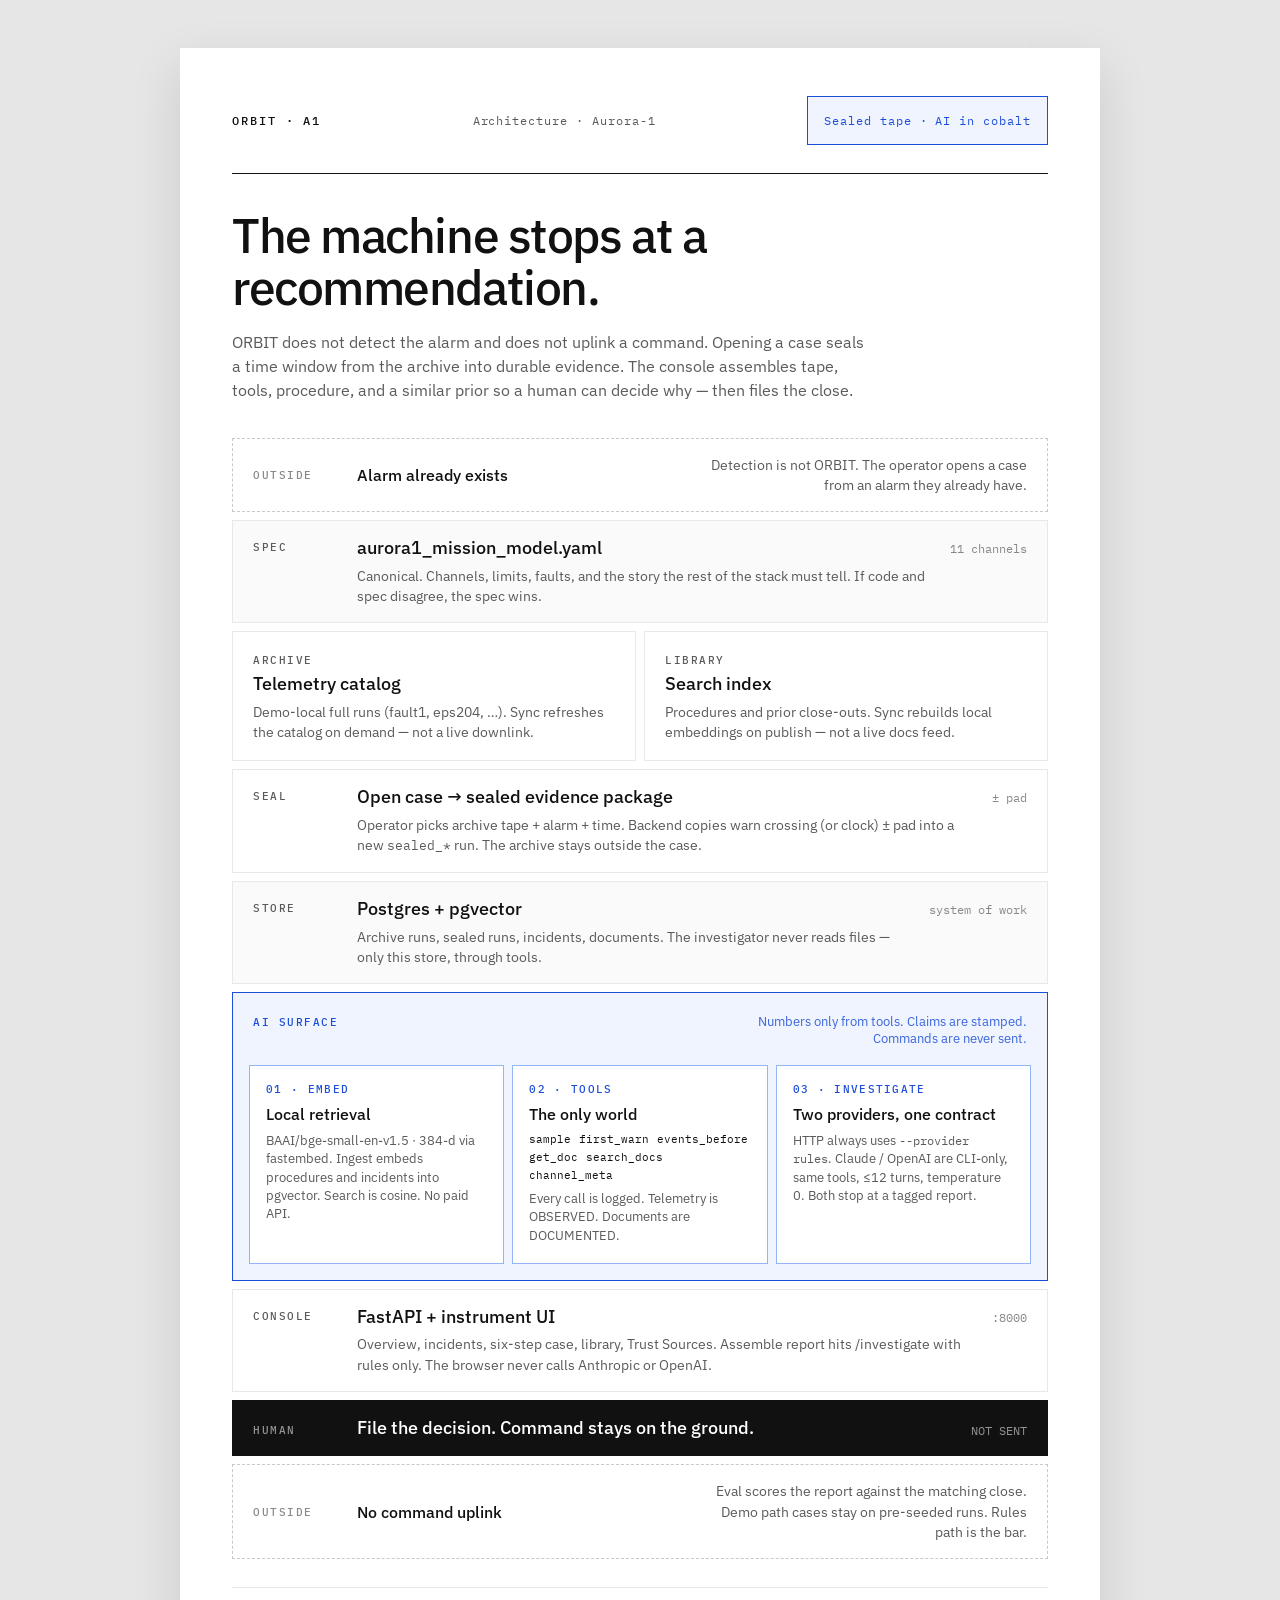
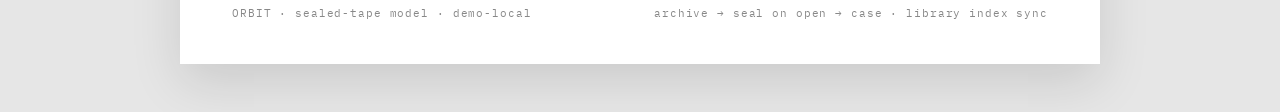
==== docs/architecture.html @ 18c63b03 "Seal a telemetry window on open case instead of binding the full archive tape. Reframe Trust Sources" ====
<!DOCTYPE html>
<html lang="en">
<head>
  <meta charset="utf-8" />
  <meta name="viewport" content="width=device-width, initial-scale=1" />
  <title>ORBIT · Architecture · Sealed tape</title>
  <link rel="preconnect" href="https://fonts.googleapis.com" />
  <link rel="preconnect" href="https://fonts.gstatic.com" crossorigin />
  <link href="https://fonts.googleapis.com/css2?family=IBM+Plex+Mono:wght@400;500&family=IBM+Plex+Sans:wght@400;500;600&display=swap" rel="stylesheet" />
  <style>
    :root {
      --ink: #111111;
      --mute: #5a5a5a;
      --faint: #888888;
      --line: #e8e8e8;
      --dash: #c8c8c8;
      --wash: #fafafa;
      --paper: #ffffff;
      --cobalt: #1d4ed8;
      --cobalt-soft: #eff4ff;
      --cobalt-line: #93b4f5;
      --human: #111111;
    }

    * { box-sizing: border-box; }
    html, body {
      margin: 0;
      padding: 0;
      background: #e6e6e6;
      color: var(--ink);
      font-family: "IBM Plex Sans", sans-serif;
      -webkit-font-smoothing: antialiased;
    }

    .stage {
      min-height: 100vh;
      display: flex;
      justify-content: center;
      padding: 48px 24px;
    }

    .poster {
      width: 920px;
      background: var(--paper);
      padding: 48px 52px 44px;
      box-shadow: 0 18px 48px rgba(0, 0, 0, 0.12);
    }

    .mast {
      display: flex;
      align-items: baseline;
      justify-content: space-between;
      padding-bottom: 28px;
      border-bottom: 1px solid var(--ink);
    }
    .mast p {
      margin: 0;
      font-family: "IBM Plex Mono", monospace;
      font-size: 12px;
      letter-spacing: 0.12em;
    }
    .mast .brand { font-weight: 500; letter-spacing: 0.16em; }
    .mast .mid { color: var(--mute); font-weight: 400; letter-spacing: 0.08em; }
    .mast .ai { color: var(--cobalt); font-weight: 400; letter-spacing: 0.08em; }

    .title-block {
      display: flex;
      flex-direction: column;
      gap: 16px;
      padding: 36px 0 36px;
    }
    .title-block h1 {
      margin: 0;
      max-width: 18ch;
      font-size: 48px;
      font-weight: 500;
      letter-spacing: -0.03em;
      line-height: 1.08;
    }
    .title-block .lede {
      margin: 0;
      max-width: 64ch;
      font-size: 16px;
      line-height: 1.5;
      color: var(--mute);
    }

    .stack {
      display: flex;
      flex-direction: column;
      gap: 8px;
    }

    .row {
      display: flex;
      align-items: flex-start;
      gap: 16px;
      width: 100%;
      padding: 16px 20px;
      border: 1px solid var(--line);
      background: var(--paper);
    }
    .row.outside {
      align-items: center;
      justify-content: space-between;
      border-style: dashed;
      border-color: var(--dash);
      background: transparent;
    }
    .row.wash { background: var(--wash); }
    .row.human {
      background: var(--human);
      border-color: var(--human);
      color: #fff;
      align-items: center;
      justify-content: space-between;
    }
    .row.human .kicker { color: rgba(255, 255, 255, 0.55); }
    .row.human .name { color: #fff; }
    .row.human .note { color: rgba(255, 255, 255, 0.7); }
    .row.human .tag { color: rgba(255, 255, 255, 0.55); }

    .pair {
      display: flex;
      gap: 8px;
      width: 100%;
    }
    .pair > .cell {
      flex: 1;
      display: flex;
      flex-direction: column;
      gap: 6px;
      padding: 18px 20px;
      border: 1px solid var(--line);
      background: var(--paper);
      min-width: 0;
    }

    .kicker {
      margin: 0;
      width: 88px;
      flex-shrink: 0;
      padding-top: 3px;
      font-family: "IBM Plex Mono", monospace;
      font-size: 11px;
      font-weight: 500;
      letter-spacing: 0.14em;
      color: var(--mute);
    }
    .outside .kicker { color: var(--faint); width: 88px; padding-top: 0; }
    .body { flex: 1; min-width: 0; display: flex; flex-direction: column; gap: 6px; }
    .name {
      margin: 0;
      font-size: 18px;
      font-weight: 500;
      line-height: 1.25;
    }
    .note {
      margin: 0;
      font-size: 14px;
      font-weight: 400;
      line-height: 1.45;
      color: var(--mute);
    }
    .tag {
      margin: 0;
      flex-shrink: 0;
      font-family: "IBM Plex Mono", monospace;
      font-size: 12px;
      color: var(--faint);
      padding-top: 4px;
    }
    .outside-left {
      display: flex;
      align-items: center;
      gap: 16px;
      min-width: 0;
    }
    .outside .name { font-size: 16px; }
    .outside .note { max-width: 42ch; text-align: right; }

    .ai {
      border: 1.5px solid var(--cobalt);
      background: var(--cobalt-soft);
      padding: 16px;
      display: flex;
      flex-direction: column;
      gap: 10px;
    }
    .ai-head {
      display: flex;
      align-items: baseline;
      justify-content: space-between;
      gap: 16px;
      padding: 4px 4px 8px;
    }
    .ai-head .label {
      margin: 0;
      font-family: "IBM Plex Mono", monospace;
      font-size: 11px;
      font-weight: 500;
      letter-spacing: 0.14em;
      color: var(--cobalt);
    }
    .ai-head .hint {
      margin: 0;
      font-size: 13px;
      color: var(--cobalt);
      opacity: 0.85;
      text-align: right;
      max-width: 42ch;
    }
    .ai-grid {
      display: grid;
      grid-template-columns: 1fr 1fr 1fr;
      gap: 8px;
    }
    .ai-card {
      background: var(--paper);
      border: 1px solid var(--cobalt-line);
      padding: 16px 16px 18px;
      display: flex;
      flex-direction: column;
      gap: 8px;
      min-width: 0;
    }
    .ai-card .num {
      margin: 0;
      font-family: "IBM Plex Mono", monospace;
      font-size: 11px;
      font-weight: 500;
      letter-spacing: 0.12em;
      color: var(--cobalt);
    }
    .ai-card .name { font-size: 16px; }
    .ai-card .note { font-size: 13px; line-height: 1.4; }
    .tools {
      margin: 0;
      padding: 0;
      list-style: none;
      display: flex;
      flex-wrap: wrap;
      gap: 4px 8px;
      font-family: "IBM Plex Mono", monospace;
      font-size: 11px;
      color: var(--ink);
    }
    .tools li::before { content: none; }

    .foot {
      margin-top: 28px;
      padding-top: 18px;
      border-top: 1px solid var(--line);
      display: flex;
      justify-content: space-between;
      gap: 16px;
      font-family: "IBM Plex Mono", monospace;
      font-size: 11px;
      letter-spacing: 0.08em;
      color: var(--faint);
    }

    @media print {
      body { background: #fff; }
      .stage { padding: 0; }
      .poster { box-shadow: none; width: 100%; }
    }
  </style>
</head>
<body>
  <div class="stage">
    <article class="poster" aria-label="ORBIT architecture poster">
      <header class="mast">
        <p class="brand">ORBIT · A1</p>
        <p class="mid">Architecture · Aurora-1</p>
        <p class="ai">Sealed tape · AI in cobalt</p>
      </header>

      <div class="title-block">
        <h1>The machine stops at a recommendation.</h1>
        <p class="lede">
          ORBIT does not detect the alarm and does not uplink a command.
          Opening a case seals a time window from the archive into durable evidence.
          The console assembles tape, tools, procedure, and a similar prior so a human can decide why — then files the close.
        </p>
      </div>

      <div class="stack">
        <div class="row outside">
          <div class="outside-left">
            <p class="kicker">OUTSIDE</p>
            <p class="name">Alarm already exists</p>
          </div>
          <p class="note">Detection is not ORBIT. The operator opens a case from an alarm they already have.</p>
        </div>

        <div class="row wash">
          <p class="kicker">SPEC</p>
          <div class="body">
            <p class="name">aurora1_mission_model.yaml</p>
            <p class="note">Canonical. Channels, limits, faults, and the story the rest of the stack must tell. If code and spec disagree, the spec wins.</p>
          </div>
          <p class="tag">11 channels</p>
        </div>

        <div class="pair">
          <div class="cell">
            <p class="kicker" style="width:auto">ARCHIVE</p>
            <p class="name">Telemetry catalog</p>
            <p class="note">Demo-local full runs (fault1, eps204, …). Sync refreshes the catalog on demand — not a live downlink.</p>
          </div>
          <div class="cell">
            <p class="kicker" style="width:auto">LIBRARY</p>
            <p class="name">Search index</p>
            <p class="note">Procedures and prior close-outs. Sync rebuilds local embeddings on publish — not a live docs feed.</p>
          </div>
        </div>

        <div class="row">
          <p class="kicker">SEAL</p>
          <div class="body">
            <p class="name">Open case → sealed evidence package</p>
            <p class="note">Operator picks archive tape + alarm + time. Backend copies warn crossing (or clock) ± pad into a new <span style="font-family:'IBM Plex Mono',monospace;font-size:13px">sealed_*</span> run. The archive stays outside the case.</p>
          </div>
          <p class="tag">± pad</p>
        </div>

        <div class="row wash">
          <p class="kicker">STORE</p>
          <div class="body">
            <p class="name">Postgres + pgvector</p>
            <p class="note">Archive runs, sealed runs, incidents, documents. The investigator never reads files — only this store, through tools.</p>
          </div>
          <p class="tag">system of work</p>
        </div>

        <div class="ai">
          <div class="ai-head">
            <p class="label">AI SURFACE</p>
            <p class="hint">Numbers only from tools. Claims are stamped. Commands are never sent.</p>
          </div>
          <div class="ai-grid">
            <div class="ai-card">
              <p class="num">01 · EMBED</p>
              <p class="name">Local retrieval</p>
              <p class="note">BAAI/bge-small-en-v1.5 · 384-d via fastembed. Ingest embeds procedures and incidents into pgvector. Search is cosine. No paid API.</p>
            </div>
            <div class="ai-card">
              <p class="num">02 · TOOLS</p>
              <p class="name">The only world</p>
              <ul class="tools">
                <li>sample</li>
                <li>first_warn</li>
                <li>events_before</li>
                <li>get_doc</li>
                <li>search_docs</li>
                <li>channel_meta</li>
              </ul>
              <p class="note">Every call is logged. Telemetry is OBSERVED. Documents are DOCUMENTED.</p>
            </div>
            <div class="ai-card">
              <p class="num">03 · INVESTIGATE</p>
              <p class="name">Two providers, one contract</p>
              <p class="note">HTTP always uses <span style="font-family:'IBM Plex Mono',monospace;font-size:12px">--provider rules</span>. Claude / OpenAI are CLI-only, same tools, ≤12 turns, temperature 0. Both stop at a tagged report.</p>
            </div>
          </div>
        </div>

        <div class="row">
          <p class="kicker">CONSOLE</p>
          <div class="body">
            <p class="name">FastAPI + instrument UI</p>
            <p class="note">Overview, incidents, six-step case, library, Trust Sources. Assemble report hits /investigate with rules only. The browser never calls Anthropic or OpenAI.</p>
          </div>
          <p class="tag">:8000</p>
        </div>

        <div class="row human">
          <div class="outside-left">
            <p class="kicker">HUMAN</p>
            <p class="name">File the decision. Command stays on the ground.</p>
          </div>
          <p class="tag">NOT SENT</p>
        </div>

        <div class="row outside">
          <div class="outside-left">
            <p class="kicker">OUTSIDE</p>
            <p class="name">No command uplink</p>
          </div>
          <p class="note">Eval scores the report against the matching close. Demo path cases stay on pre-seeded runs. Rules path is the bar.</p>
        </div>
      </div>

      <footer class="foot">
        <span>ORBIT · sealed-tape model · demo-local</span>
        <span>archive → seal on open → case · library index sync</span>
      </footer>
    </article>
  </div>
</body>
</html>
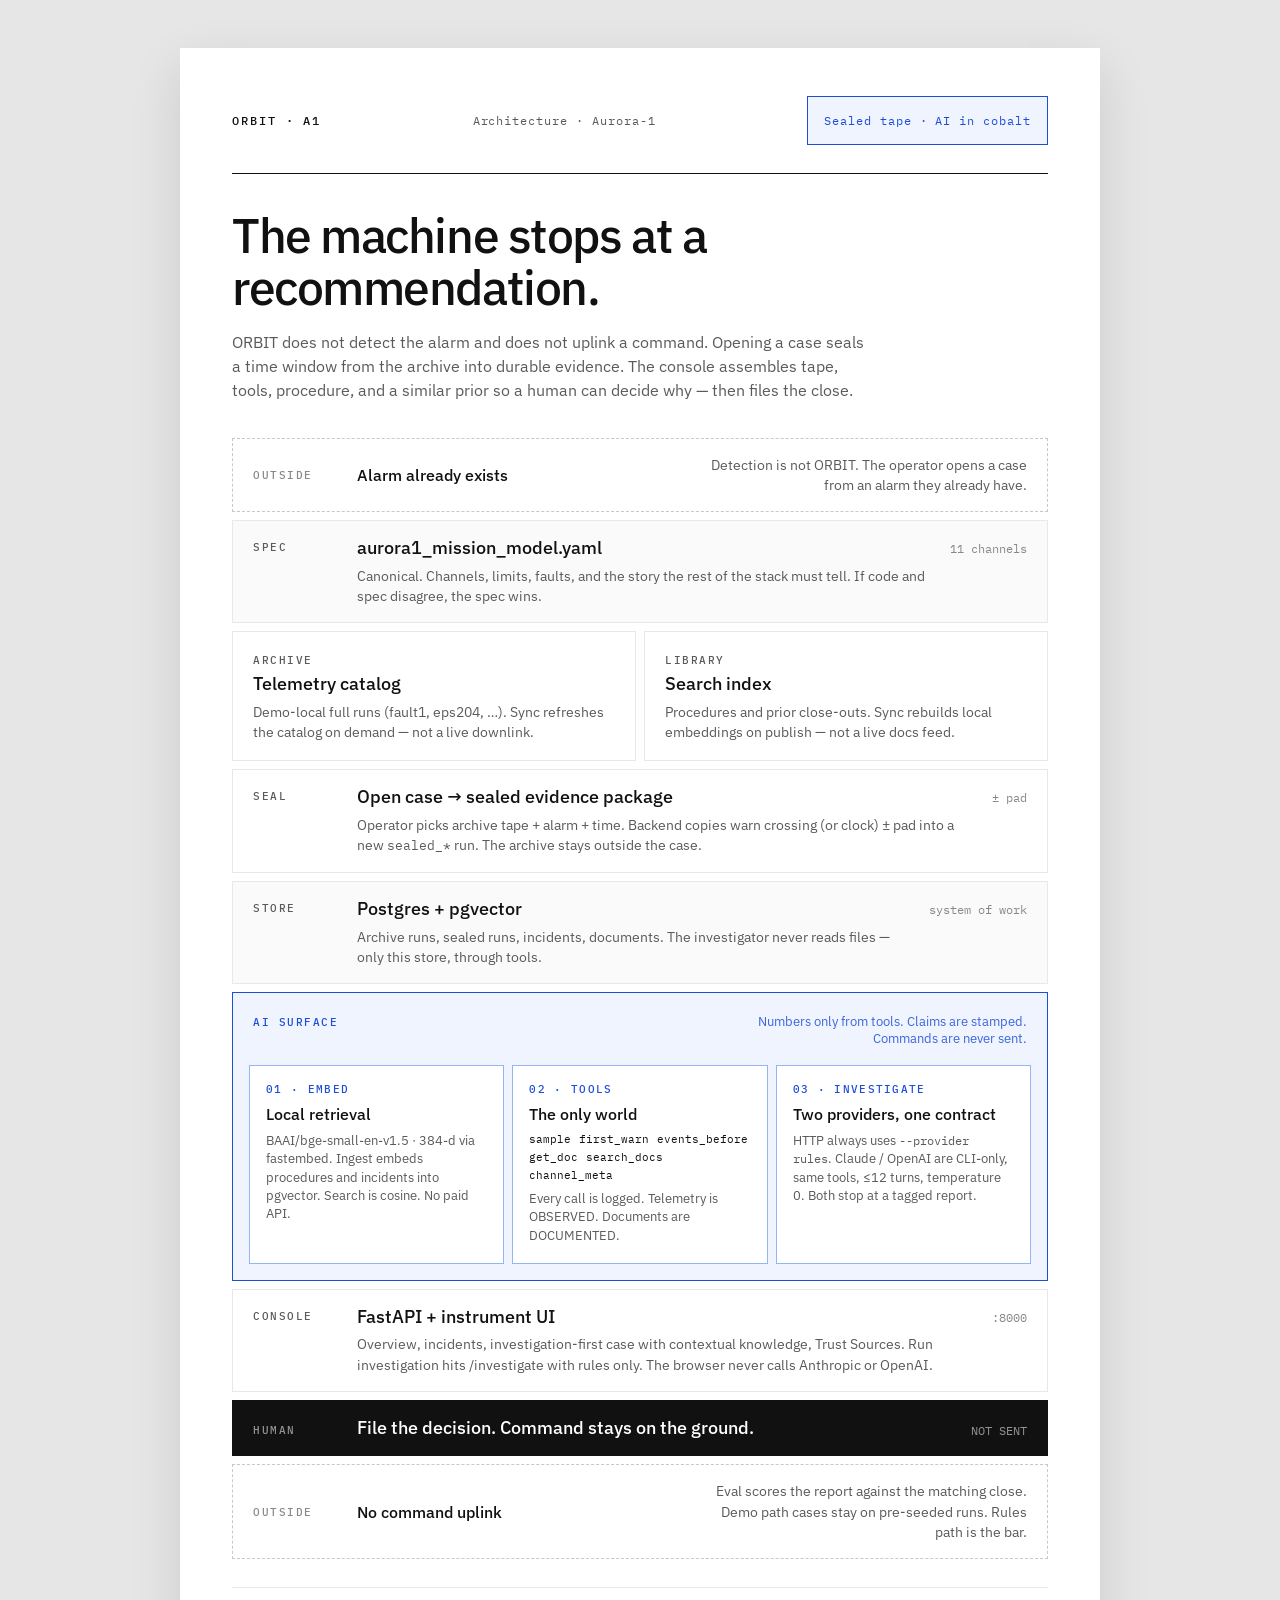
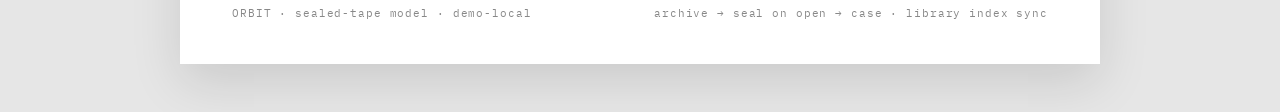
==== commit 9d1b951a: "Make Case investigation-first with persisted reports and contextual knowledge. Stamp and store inves" ====
--- a/docs/architecture.html
+++ b/docs/architecture.html
@@ -370,7 +370,7 @@
           <p class="kicker">CONSOLE</p>
           <div class="body">
             <p class="name">FastAPI + instrument UI</p>
-            <p class="note">Overview, incidents, six-step case, library, Trust Sources. Assemble report hits /investigate with rules only. The browser never calls Anthropic or OpenAI.</p>
+            <p class="note">Overview, incidents, investigation-first case with contextual knowledge, Trust Sources. Run investigation hits /investigate with rules only. The browser never calls Anthropic or OpenAI.</p>
           </div>
           <p class="tag">:8000</p>
         </div>
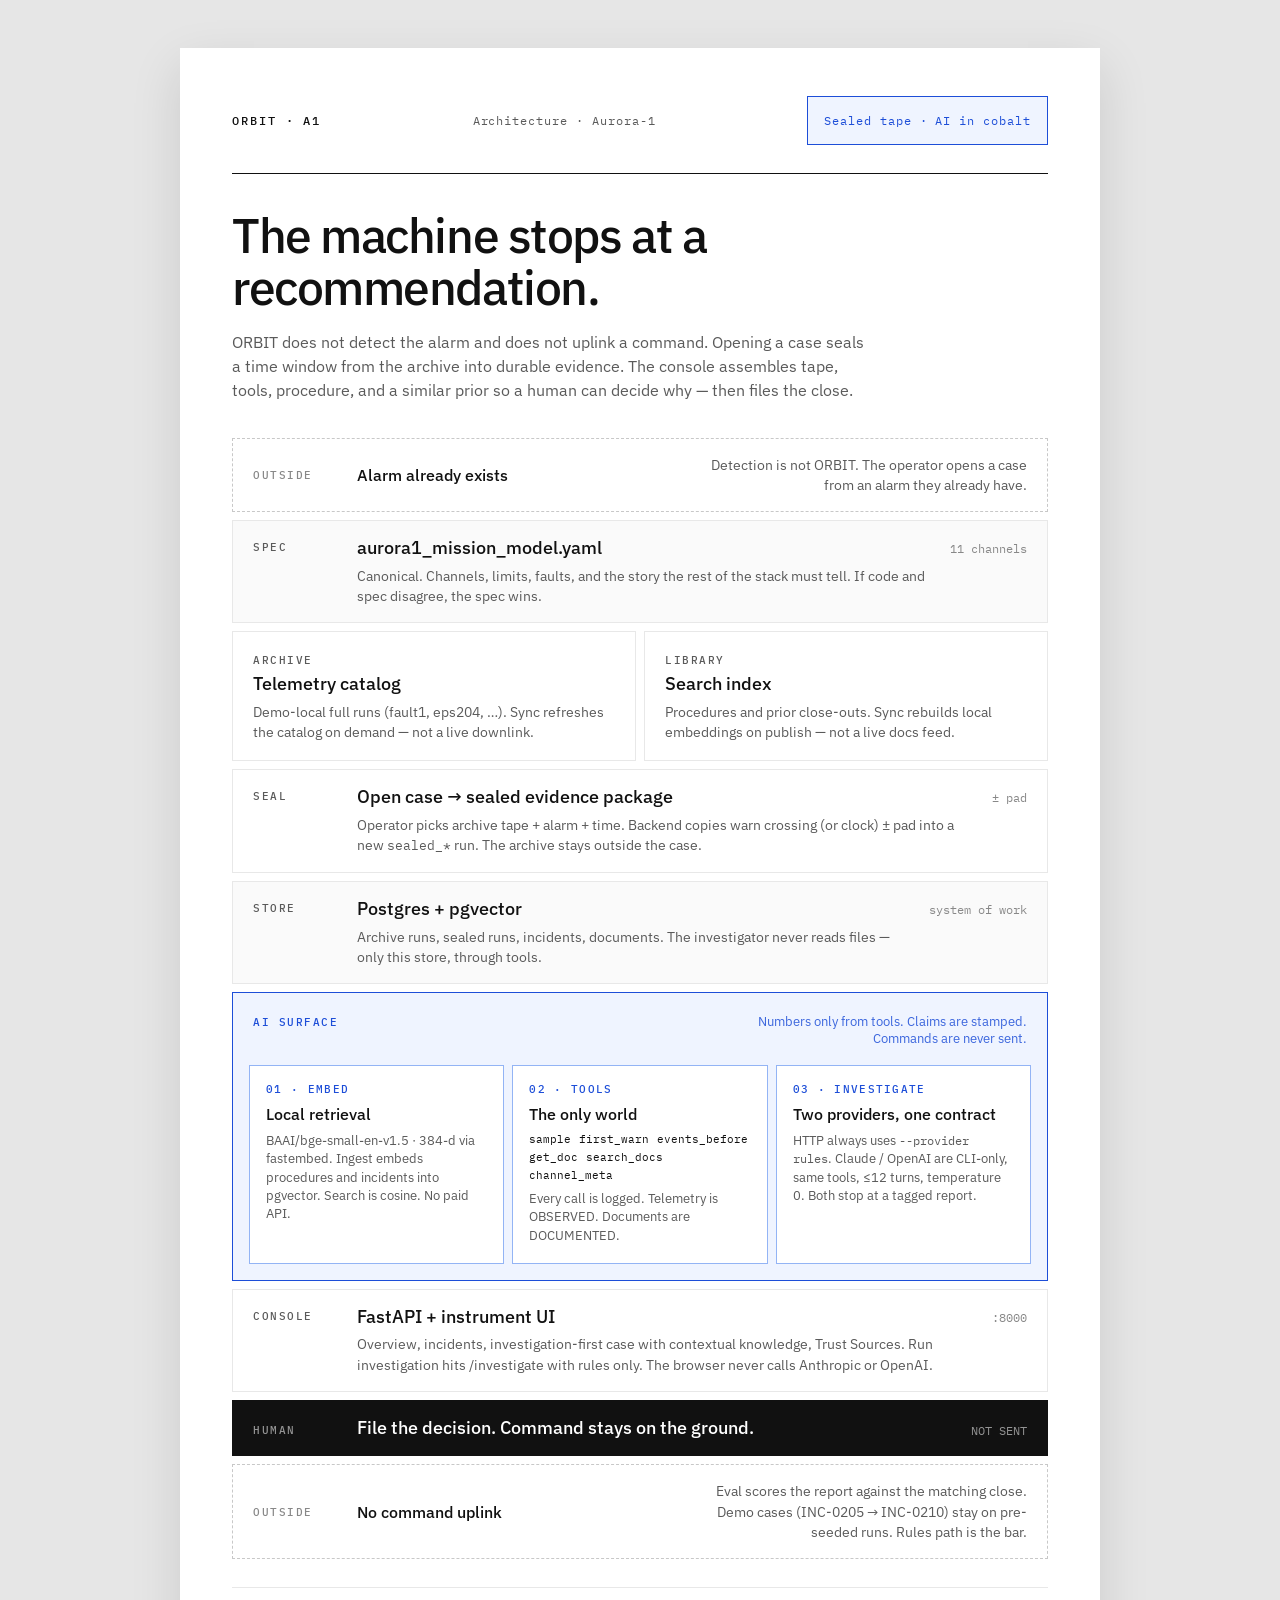
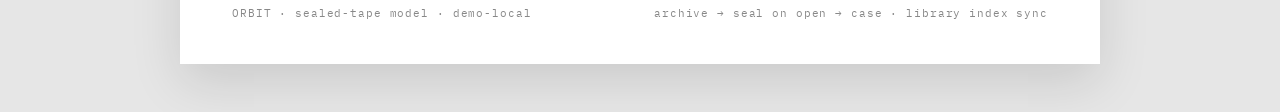
==== commit 5b8a0aed: "Replace sticky demo banner with a product-native walkthrough. Overview carries a clear three-beat st" ====
--- a/docs/architecture.html
+++ b/docs/architecture.html
@@ -388,7 +388,7 @@
             <p class="kicker">OUTSIDE</p>
             <p class="name">No command uplink</p>
           </div>
-          <p class="note">Eval scores the report against the matching close. Demo path cases stay on pre-seeded runs. Rules path is the bar.</p>
+          <p class="note">Eval scores the report against the matching close. Demo cases (INC-0205 → INC-0210) stay on pre-seeded runs. Rules path is the bar.</p>
         </div>
       </div>
 
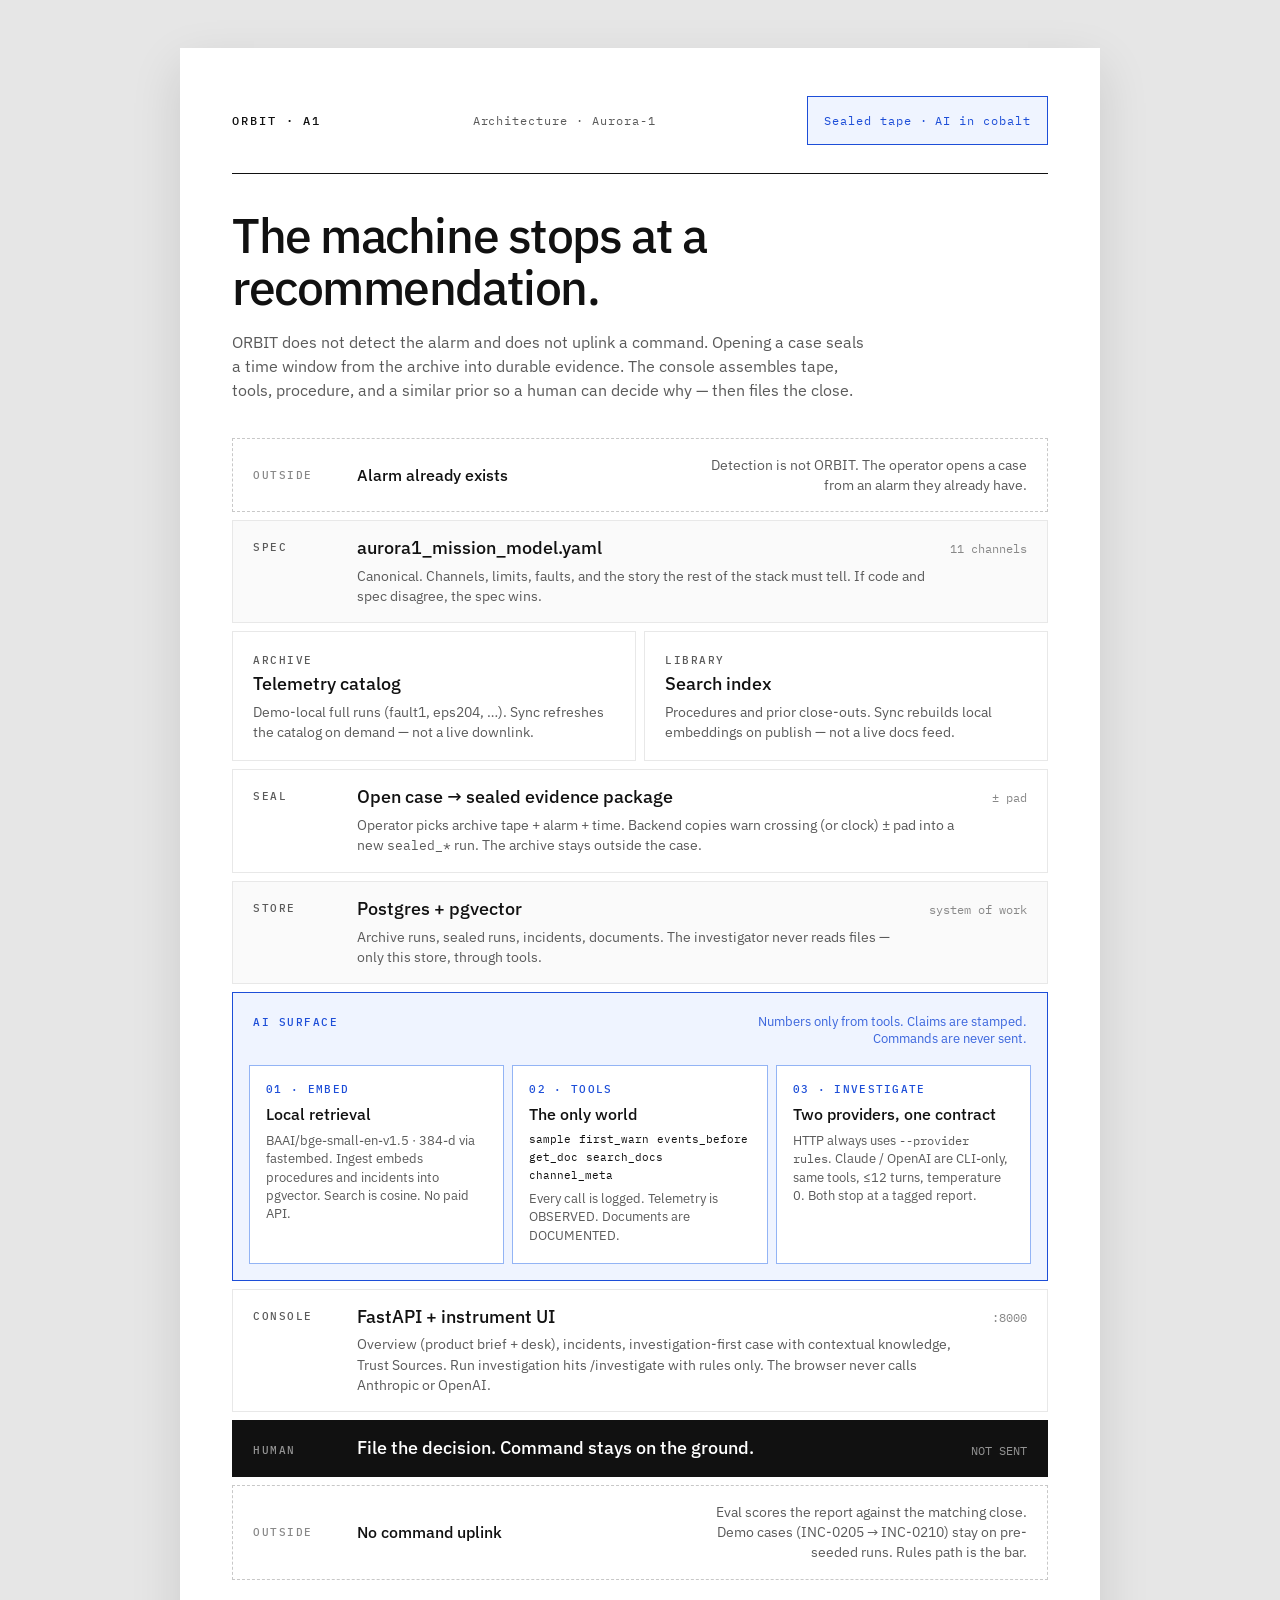
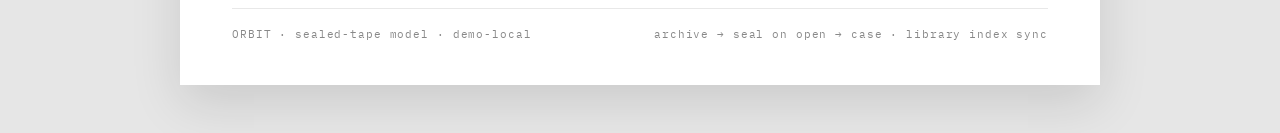
==== commit 68e0e973: "Fetch-on-seal from upstream archive and reframe Trust Sources. Seal cases from the catalog CSV windo" ====
--- a/docs/architecture.html
+++ b/docs/architecture.html
@@ -370,7 +370,7 @@
           <p class="kicker">CONSOLE</p>
           <div class="body">
             <p class="name">FastAPI + instrument UI</p>
-            <p class="note">Overview, incidents, investigation-first case with contextual knowledge, Trust Sources. Run investigation hits /investigate with rules only. The browser never calls Anthropic or OpenAI.</p>
+            <p class="note">Overview (product brief + desk), incidents, investigation-first case with contextual knowledge, Trust Sources. Run investigation hits /investigate with rules only. The browser never calls Anthropic or OpenAI.</p>
           </div>
           <p class="tag">:8000</p>
         </div>
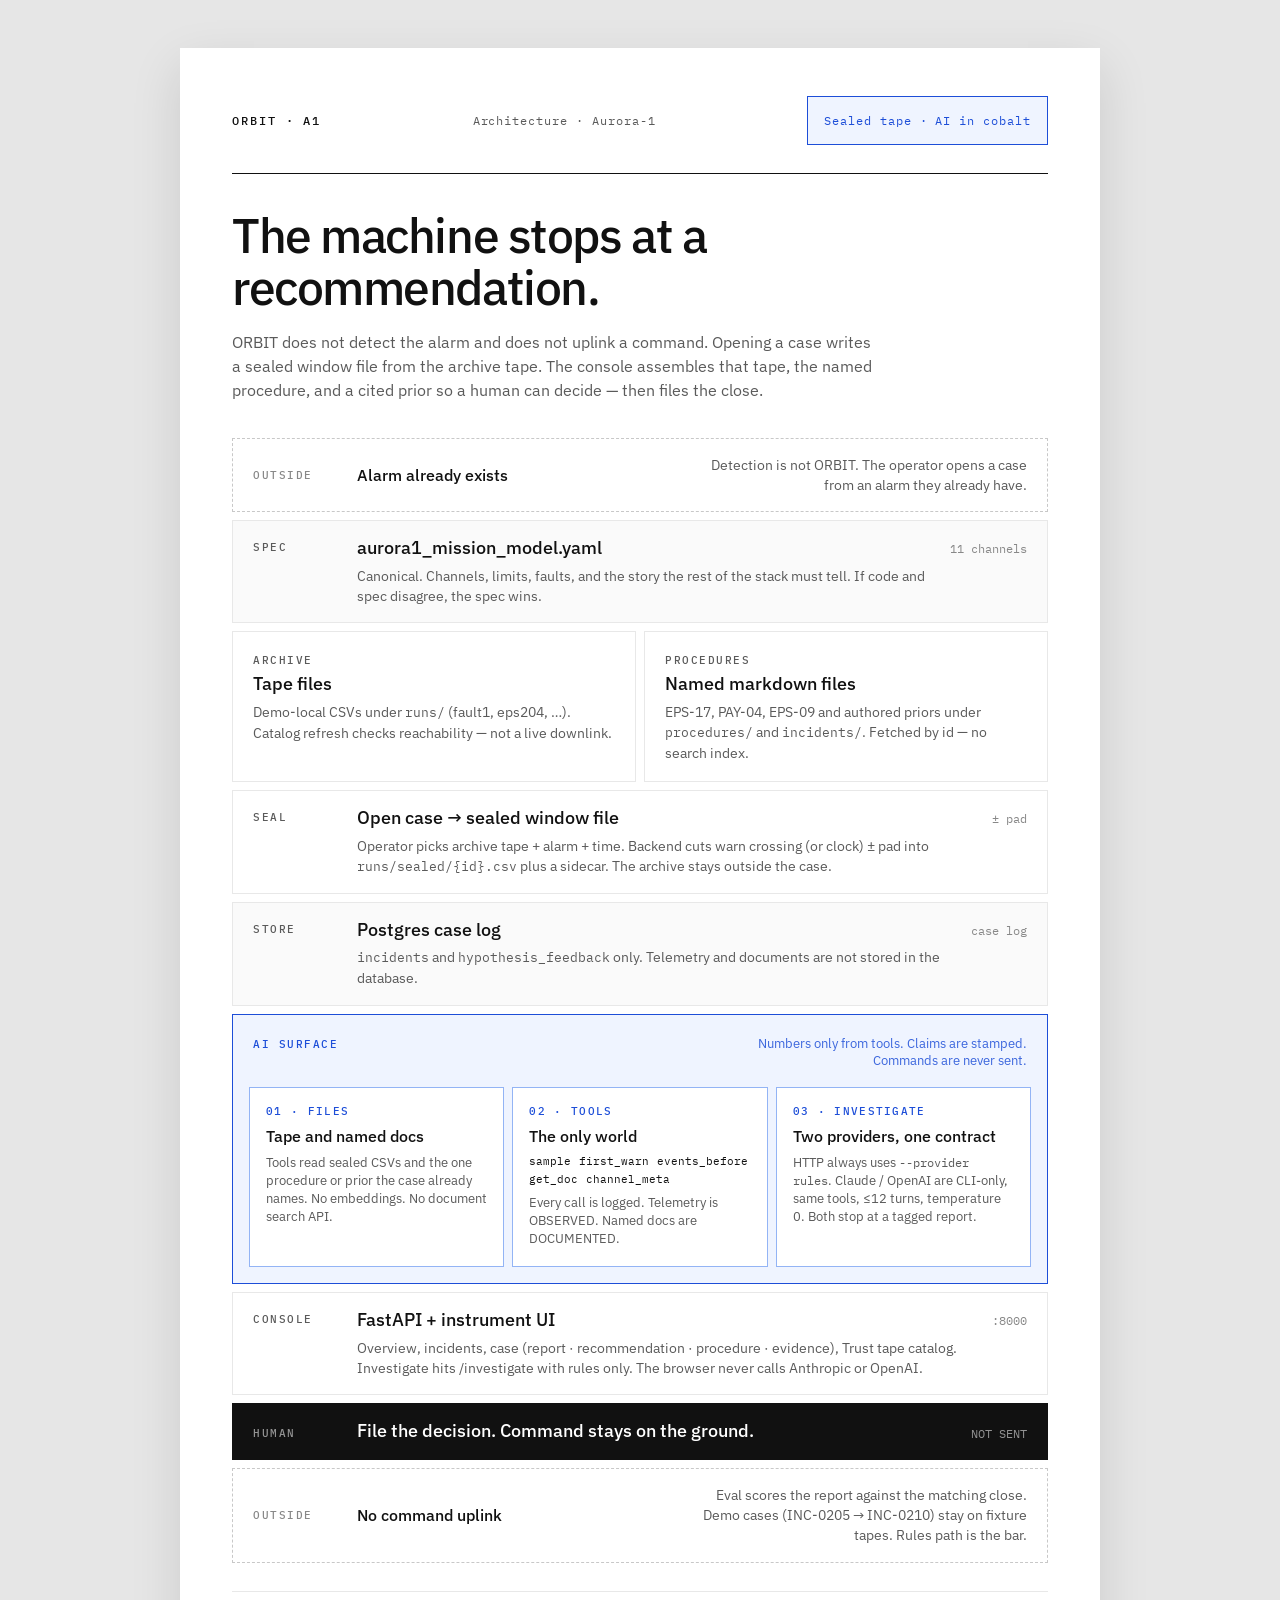
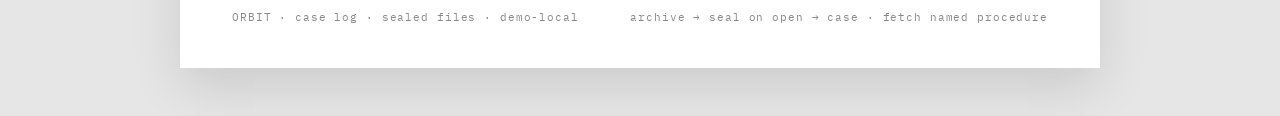
==== commit e9ca7db5: "Refresh the docs for the case-log storage model. README, landing, design decisions, and the architec" ====
--- a/docs/architecture.html
+++ b/docs/architecture.html
@@ -280,8 +280,8 @@
         <h1>The machine stops at a recommendation.</h1>
         <p class="lede">
           ORBIT does not detect the alarm and does not uplink a command.
-          Opening a case seals a time window from the archive into durable evidence.
-          The console assembles tape, tools, procedure, and a similar prior so a human can decide why — then files the close.
+          Opening a case writes a sealed window file from the archive tape.
+          The console assembles that tape, the named procedure, and a cited prior so a human can decide — then files the close.
         </p>
       </div>
 
@@ -306,21 +306,21 @@
         <div class="pair">
           <div class="cell">
             <p class="kicker" style="width:auto">ARCHIVE</p>
-            <p class="name">Telemetry catalog</p>
-            <p class="note">Demo-local full runs (fault1, eps204, …). Sync refreshes the catalog on demand — not a live downlink.</p>
+            <p class="name">Tape files</p>
+            <p class="note">Demo-local CSVs under <span style="font-family:'IBM Plex Mono',monospace;font-size:13px">runs/</span> (fault1, eps204, …). Catalog refresh checks reachability — not a live downlink.</p>
           </div>
           <div class="cell">
-            <p class="kicker" style="width:auto">LIBRARY</p>
-            <p class="name">Search index</p>
-            <p class="note">Procedures and prior close-outs. Sync rebuilds local embeddings on publish — not a live docs feed.</p>
+            <p class="kicker" style="width:auto">PROCEDURES</p>
+            <p class="name">Named markdown files</p>
+            <p class="note">EPS-17, PAY-04, EPS-09 and authored priors under <span style="font-family:'IBM Plex Mono',monospace;font-size:13px">procedures/</span> and <span style="font-family:'IBM Plex Mono',monospace;font-size:13px">incidents/</span>. Fetched by id — no search index.</p>
           </div>
         </div>
 
         <div class="row">
           <p class="kicker">SEAL</p>
           <div class="body">
-            <p class="name">Open case → sealed evidence package</p>
-            <p class="note">Operator picks archive tape + alarm + time. Backend copies warn crossing (or clock) ± pad into a new <span style="font-family:'IBM Plex Mono',monospace;font-size:13px">sealed_*</span> run. The archive stays outside the case.</p>
+            <p class="name">Open case → sealed window file</p>
+            <p class="note">Operator picks archive tape + alarm + time. Backend cuts warn crossing (or clock) ± pad into <span style="font-family:'IBM Plex Mono',monospace;font-size:13px">runs/sealed/{id}.csv</span> plus a sidecar. The archive stays outside the case.</p>
           </div>
           <p class="tag">± pad</p>
         </div>
@@ -328,10 +328,10 @@
         <div class="row wash">
           <p class="kicker">STORE</p>
           <div class="body">
-            <p class="name">Postgres + pgvector</p>
-            <p class="note">Archive runs, sealed runs, incidents, documents. The investigator never reads files — only this store, through tools.</p>
-          </div>
-          <p class="tag">system of work</p>
+            <p class="name">Postgres case log</p>
+            <p class="note"><span style="font-family:'IBM Plex Mono',monospace;font-size:13px">incidents</span> and <span style="font-family:'IBM Plex Mono',monospace;font-size:13px">hypothesis_feedback</span> only. Telemetry and documents are not stored in the database.</p>
+          </div>
+          <p class="tag">case log</p>
         </div>
 
         <div class="ai">
@@ -341,9 +341,9 @@
           </div>
           <div class="ai-grid">
             <div class="ai-card">
-              <p class="num">01 · EMBED</p>
-              <p class="name">Local retrieval</p>
-              <p class="note">BAAI/bge-small-en-v1.5 · 384-d via fastembed. Ingest embeds procedures and incidents into pgvector. Search is cosine. No paid API.</p>
+              <p class="num">01 · FILES</p>
+              <p class="name">Tape and named docs</p>
+              <p class="note">Tools read sealed CSVs and the one procedure or prior the case already names. No embeddings. No document search API.</p>
             </div>
             <div class="ai-card">
               <p class="num">02 · TOOLS</p>
@@ -353,10 +353,9 @@
                 <li>first_warn</li>
                 <li>events_before</li>
                 <li>get_doc</li>
-                <li>search_docs</li>
                 <li>channel_meta</li>
               </ul>
-              <p class="note">Every call is logged. Telemetry is OBSERVED. Documents are DOCUMENTED.</p>
+              <p class="note">Every call is logged. Telemetry is OBSERVED. Named docs are DOCUMENTED.</p>
             </div>
             <div class="ai-card">
               <p class="num">03 · INVESTIGATE</p>
@@ -370,7 +369,7 @@
           <p class="kicker">CONSOLE</p>
           <div class="body">
             <p class="name">FastAPI + instrument UI</p>
-            <p class="note">Overview (product brief + desk), incidents, investigation-first case with contextual knowledge, Trust Sources. Run investigation hits /investigate with rules only. The browser never calls Anthropic or OpenAI.</p>
+            <p class="note">Overview, incidents, case (report · recommendation · procedure · evidence), Trust tape catalog. Investigate hits /investigate with rules only. The browser never calls Anthropic or OpenAI.</p>
           </div>
           <p class="tag">:8000</p>
         </div>
@@ -388,13 +387,13 @@
             <p class="kicker">OUTSIDE</p>
             <p class="name">No command uplink</p>
           </div>
-          <p class="note">Eval scores the report against the matching close. Demo cases (INC-0205 → INC-0210) stay on pre-seeded runs. Rules path is the bar.</p>
+          <p class="note">Eval scores the report against the matching close. Demo cases (INC-0205 → INC-0210) stay on fixture tapes. Rules path is the bar.</p>
         </div>
       </div>
 
       <footer class="foot">
-        <span>ORBIT · sealed-tape model · demo-local</span>
-        <span>archive → seal on open → case · library index sync</span>
+        <span>ORBIT · case log · sealed files · demo-local</span>
+        <span>archive → seal on open → case · fetch named procedure</span>
       </footer>
     </article>
   </div>
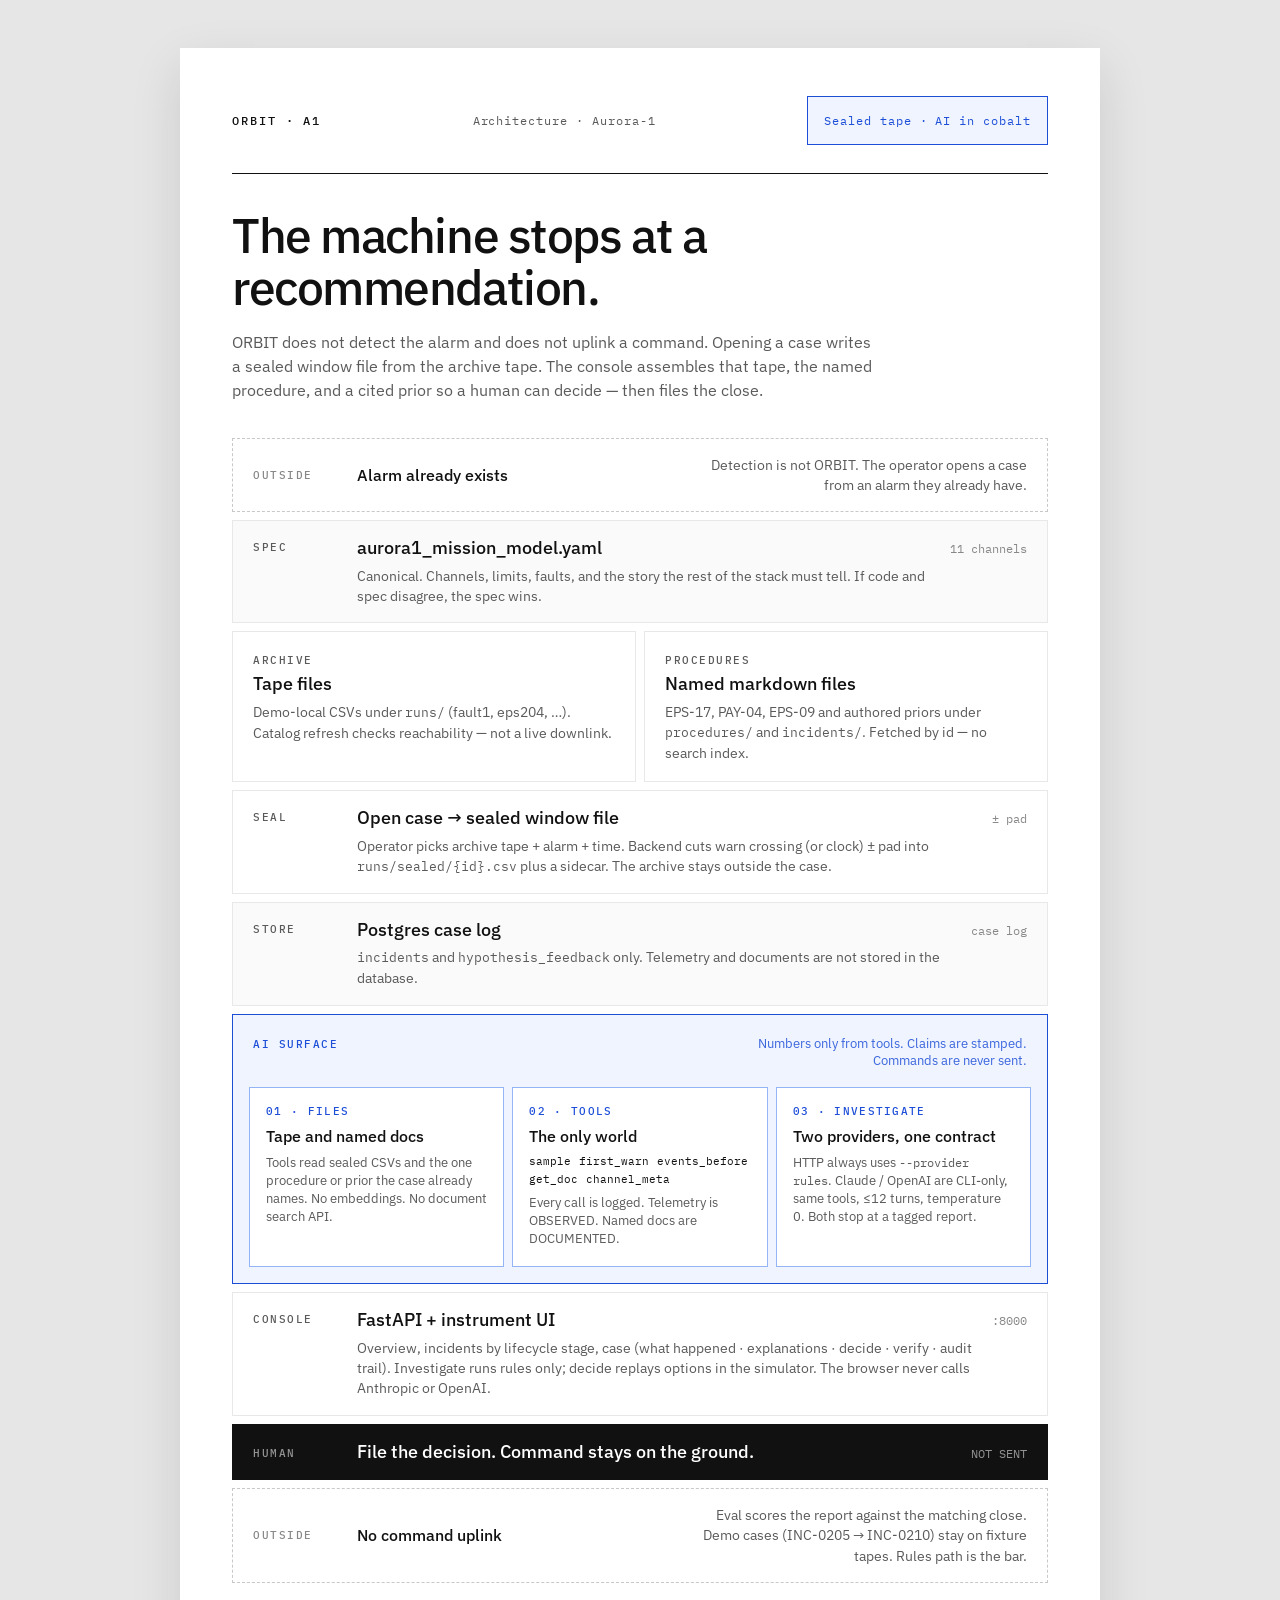
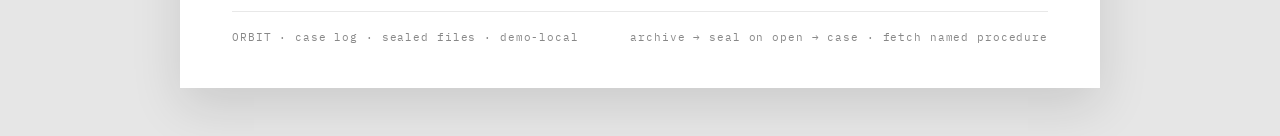
==== commit 7c469cc9: "Rebuild the case page around a structured investigation brief. The brief carries facts, competing ex" ====
--- a/docs/architecture.html
+++ b/docs/architecture.html
@@ -369,7 +369,7 @@
           <p class="kicker">CONSOLE</p>
           <div class="body">
             <p class="name">FastAPI + instrument UI</p>
-            <p class="note">Overview, incidents, case (report · recommendation · procedure · evidence), Trust tape catalog. Investigate hits /investigate with rules only. The browser never calls Anthropic or OpenAI.</p>
+            <p class="note">Overview, incidents by lifecycle stage, case (what happened · explanations · decide · verify · audit trail). Investigate runs rules only; decide replays options in the simulator. The browser never calls Anthropic or OpenAI.</p>
           </div>
           <p class="tag">:8000</p>
         </div>
